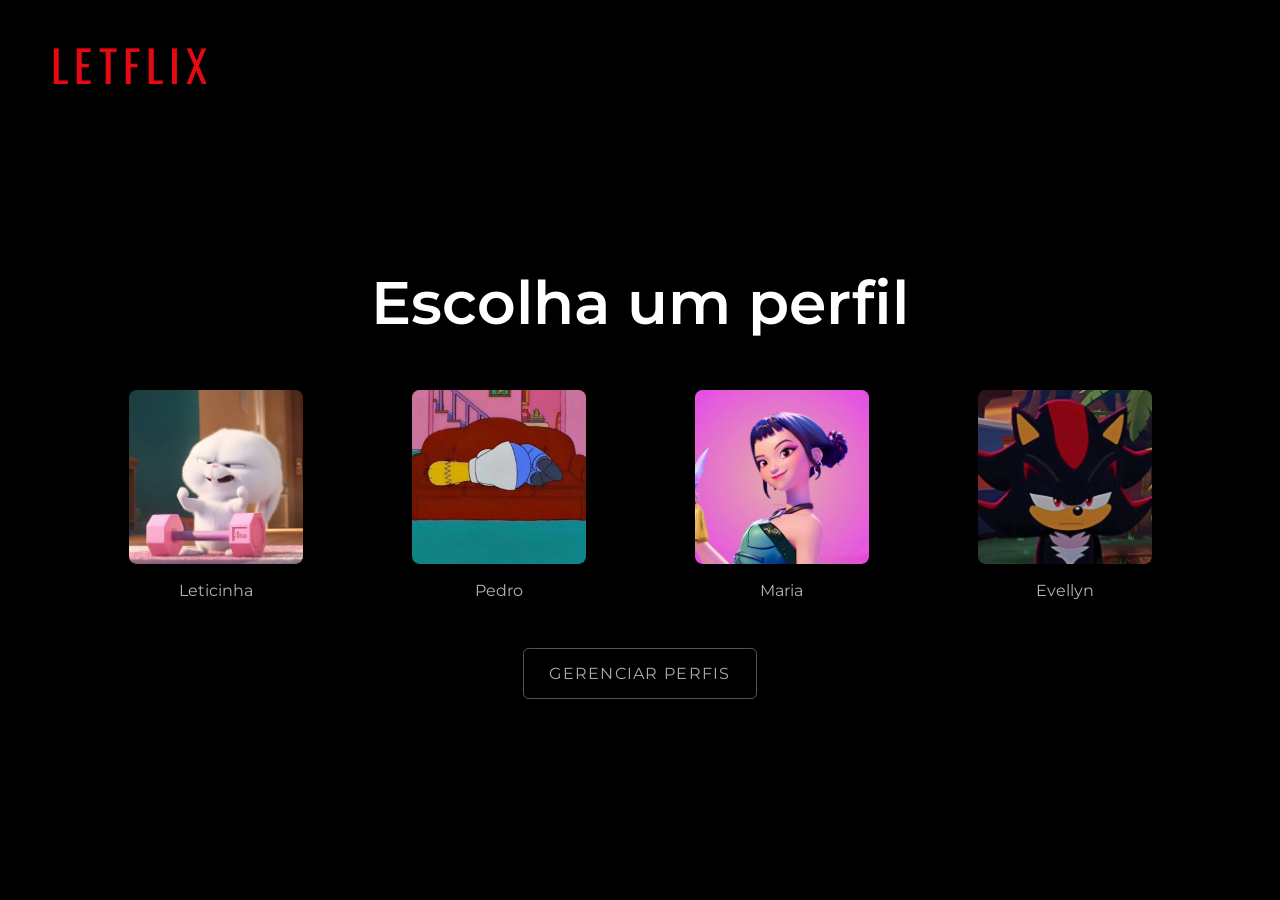
==== index.html @ c8ac6805 "Projeto LETFLIX - clone da Netflix" ====
<!DOCTYPE html>
<html lang="pt-BR">
<head>
	<meta charset="UTF-8">
	<meta name="viewport" content="width=device-width, initial-scale=1.0">
	<title>LETFLIX | Perfis</title>
	<link rel="stylesheet" href="style.css">
</head>
<body class="profiles-page">
	<header class="profiles-header">
		<a class="brand" href="index.html" aria-label="Voltar para seleção de perfis">LETFLIX</a>
	</header>

	<main class="profiles-main">
		<section class="profiles-section" aria-labelledby="profiles-title">
			<h1 id="profiles-title">Escolha um perfil</h1>

			<ul class="profiles-grid">
				<li class="profile-item">
					<a class="profile-link" href="catalogo.html" data-profile="Leticinha">
						<figure>
							<img src="assets/capa1.avif" alt="Perfil Leticinha" loading="lazy">
							<figcaption>Leticinha</figcaption>
						</figure>
					</a>
				</li>
				<li class="profile-item">
					<a class="profile-link" href="catalogo.html" data-profile="Pedro">
						<figure>
							<img src="assets/capa2.jpg" alt="Perfil Pedro" loading="lazy">
							<figcaption>Pedro</figcaption>
						</figure>
					</a>
				</li>
				<li class="profile-item">
					<a class="profile-link" href="catalogo.html" data-profile="Maria">
						<figure>
							<img src="assets/capa3.jpg" alt="Perfil Maria" loading="lazy">
							<figcaption>Maria</figcaption>
						</figure>
					</a>
				</li>
				<li class="profile-item">
					<a class="profile-link" href="catalogo.html" data-profile="Evellyn">
						<figure>
							<img src="assets/capa4.avif" alt="Perfil Evellyn" loading="lazy">
							<figcaption>Evellyn</figcaption>
						</figure>
					</a>
				</li>
			</ul>

			<button class="manage-button" type="button">Gerenciar perfis</button>
		</section>
	</main>

	<script src="script.js"></script>
</body>
</html>
---- style.css ----
@import url('https://fonts.googleapis.com/css2?family=Montserrat:wght@400;500;600;700&family=Oswald:wght@500;700&display=swap');

:root {
	/* Paleta e tokens principais */
	--color-black: #000000;
	--color-surface: #141414;
	--color-surface-soft: #1f1f1f;
	--color-text: #ffffff;
	--color-text-muted: #b3b3b3;
	--color-brand: #e50914;
	--color-border: rgba(255, 255, 255, 0.12);
	--shadow-strong: 0 20px 60px rgba(0, 0, 0, 0.45);
	--transition-default: 0.3s ease;
	--header-height: 76px;
}

* {
	box-sizing: border-box;
	margin: 0;
	padding: 0;
}

html {
	scroll-behavior: smooth;
}

body {
	min-height: 100vh;
	color: var(--color-text);
	font-family: 'Montserrat', sans-serif;
	background: var(--color-black);
}

img {
	display: block;
	max-width: 100%;
}

a {
	color: inherit;
	text-decoration: none;
}

button {
	border: none;
	font: inherit;
}

.brand {
	color: var(--color-brand);
	font-family: 'Oswald', sans-serif;
	font-size: clamp(2rem, 4vw, 2.75rem);
	letter-spacing: 0.14em;
	text-transform: uppercase;
}

/* Tela de perfis */
.profiles-page {
	display: flex;
	flex-direction: column;
	background: #000;
	transition: opacity 0.4s ease;
}

.profiles-page.is-leaving {
	opacity: 0.5;
}

.profiles-header {
	padding: 2rem clamp(1rem, 4vw, 4rem) 1rem;
}

.profiles-main {
	flex: 1;
	display: grid;
	place-items: center;
	padding: 1rem 1rem 4rem;
}

.profiles-section {
	width: min(100%, 1100px);
	display: grid;
	gap: 2rem;
	justify-items: center;
	text-align: center;
}

.profiles-section h1 {
	font-size: clamp(2rem, 5vw, 3.75rem);
	font-weight: 600;
}

.profiles-grid {
	width: 100%;
	list-style: none;
	display: grid;
	grid-template-columns: repeat(2, minmax(120px, 1fr));
	gap: 1.5rem;
	justify-items: center;
}

.profile-item {
	width: 100%;
	max-width: 180px;
	opacity: 0;
	transform: translateY(20px);
	animation: profile-appear 0.5s forwards;
}

.profile-item:nth-child(2) {
	animation-delay: 0.08s;
}

.profile-item:nth-child(3) {
	animation-delay: 0.16s;
}

.profile-item:nth-child(4) {
	animation-delay: 0.24s;
}

.profile-link {
	display: block;
	transition: transform var(--transition-default), opacity var(--transition-default), filter var(--transition-default);
}

.profile-link figure {
	display: grid;
	gap: 0.9rem;
}

.profile-link img {
	width: 100%;
	aspect-ratio: 1 / 1;
	border-radius: 0.65rem;
	object-fit: cover;
	border: 3px solid transparent;
	transition: border-color var(--transition-default), box-shadow var(--transition-default), transform var(--transition-default);
}

.profile-link figcaption {
	color: var(--color-text-muted);
	font-size: 1rem;
	transition: color var(--transition-default);
}

.profiles-grid:hover .profile-link {
	opacity: 0.4;
}

.profiles-grid .profile-link:hover,
.profiles-grid .profile-link:focus-visible {
	opacity: 1;
	transform: scale(1.1);
	outline: none;
}

.profiles-grid .profile-link:hover img,
.profiles-grid .profile-link:focus-visible img {
	border-color: var(--color-text);
	box-shadow: 0 14px 32px rgba(0, 0, 0, 0.55);
}

.profiles-grid .profile-link:hover figcaption,
.profiles-grid .profile-link:focus-visible figcaption {
	color: var(--color-text);
}

.profiles-grid .profile-link:active {
	transform: scale(0.95);
}

.manage-button {
	padding: 0.95rem 1.6rem;
	border: 1px solid #555;
	border-radius: 0.35rem;
	background: transparent;
	color: #aaa;
	cursor: pointer;
	letter-spacing: 0.08em;
	text-transform: uppercase;
	transition: background-color var(--transition-default), border-color var(--transition-default), transform var(--transition-default);
}

.manage-button:hover,
.manage-button:focus-visible {
	background: rgba(255, 255, 255, 0.05);
	border-color: var(--color-text);
	color: var(--color-text);
	outline: none;
	transform: translateY(-2px);
}

@keyframes profile-appear {
	to {
		opacity: 1;
		transform: translateY(0);
	}
}

/* Tela de catalogo */
.catalog-page {
	background: var(--color-black);
}

.header-left {
	display: flex;
	align-items: center;
	gap: 0.4rem;
	z-index: 25;
}

.site-header {
	position: fixed;
	inset: 0 0 auto 0;
	z-index: 20;
	background: linear-gradient(180deg, rgba(0, 0, 0, 0.85), rgba(0, 0, 0, 0.25));
	backdrop-filter: blur(8px);
}

.site-header__inner {
	min-height: var(--header-height);
	display: flex;
	align-items: center;
	justify-content: space-between;
	gap: 1rem;
	padding: 1rem clamp(1rem, 4vw, 3rem);
}

.menu-toggle {
	display: inline-flex;
	align-items: center;
	justify-content: center;
	padding: 0.7rem 1rem;
	border: 1px solid var(--color-border);
	border-radius: 0.4rem;
	background: rgba(255, 255, 255, 0.06);
	color: var(--color-text);
	cursor: pointer;
}

.site-nav {
	position: absolute;
	top: calc(100% - 0.25rem);
	left: 1rem;
	right: 1rem;
	display: none;
	flex-direction: column;
	gap: 1rem;
	padding: 1rem;
	border: 1px solid var(--color-border);
	border-radius: 0.75rem;
	background: rgba(0, 0, 0, 0.92);
}

.site-nav a {
	color: var(--color-text-muted);
	transition: color var(--transition-default);
}

.site-nav a:hover,
.site-nav a:focus-visible {
	color: var(--color-text);
	outline: none;
}

.catalog-page.nav-open .site-nav {
	display: flex;
}

.perfil-header {
	position: relative;
	z-index: 30;
}

.perfil-trigger {
	display: inline-flex;
	align-items: center;
	gap: 0.4rem;
	padding: 0.15rem;
	border-radius: 0.45rem;
	background: transparent;
	cursor: pointer;
	transition: background-color var(--transition-default);
}

.perfil-trigger:hover,
.perfil-trigger:focus-visible {
	background: rgba(255, 255, 255, 0.08);
	outline: none;
}

.perfil-header img {
	width: 38px;
	height: 38px;
	border-radius: 4px;
	object-fit: cover;
	border: 1px solid rgba(255, 255, 255, 0.28);
	transition: transform var(--transition-default), border-color var(--transition-default);
}

.perfil-header:hover img,
.perfil-header:focus-within img {
	transform: scale(1.1);
	border-color: var(--color-brand);
}

.perfil-seta {
	font-size: 0.75rem;
	color: var(--color-text-muted);
	transition: transform var(--transition-default), color var(--transition-default);
}

.perfil-header.open .perfil-seta {
	transform: rotate(180deg);
	color: var(--color-text);
}

.perfil-dropdown {
	position: absolute;
	top: calc(100% + 0.6rem);
	right: 0;
	min-width: 210px;
	padding: 0.4rem;
	border: 1px solid rgba(255, 255, 255, 0.12);
	border-radius: 0.6rem;
	background: #141414;
	box-shadow: 0 12px 32px rgba(0, 0, 0, 0.45);
	opacity: 0;
	visibility: hidden;
	transform: translateY(-8px);
	transition: opacity var(--transition-default), transform var(--transition-default), visibility var(--transition-default);
}

.perfil-header.open .perfil-dropdown {
	opacity: 1;
	visibility: visible;
	transform: translateY(0);
}

.perfil-atual {
	padding: 0.6rem 0.75rem;
	color: var(--color-text-muted);
	font-size: 0.85rem;
	border-bottom: 1px solid rgba(255, 255, 255, 0.08);
	margin-bottom: 0.25rem;
}

.perfil-item {
	width: 100%;
	display: block;
	padding: 0.65rem 0.75rem;
	border: none;
	border-radius: 0.45rem;
	background: transparent;
	color: var(--color-text);
	font-size: 0.92rem;
	text-align: left;
	cursor: pointer;
	transition: background-color var(--transition-default), color var(--transition-default);
}

.perfil-item:hover,
.perfil-item:focus-visible {
	background: rgba(255, 255, 255, 0.08);
	color: var(--color-brand);
	outline: none;
}

.hero {
	position: relative;
	min-height: 100vh;
	display: flex;
	align-items: flex-end;
	padding: calc(var(--header-height) + 3rem) clamp(1rem, 4vw, 4rem) 5rem;
	background: url('assets/background.jpg') center / cover no-repeat;
}

.hero__overlay {
	position: absolute;
	inset: 0;
	background:
		linear-gradient(90deg, rgba(0, 0, 0, 0.82) 0%, rgba(0, 0, 0, 0.38) 45%, rgba(0, 0, 0, 0.7) 100%),
		linear-gradient(180deg, rgba(0, 0, 0, 0.1) 55%, rgba(0, 0, 0, 0.95) 100%);
}

.hero__content {
	position: relative;
	z-index: 1;
	width: min(100%, 640px);
	display: grid;
	gap: 1.25rem;
}

.hero__eyebrow {
	color: #f6c354;
	font-size: 0.95rem;
	font-weight: 600;
	letter-spacing: 0.16em;
	text-transform: uppercase;
}

.hero h1 {
	font-size: clamp(2.5rem, 7vw, 5.5rem);
	line-height: 0.96;
}

.hero__description {
	color: #ececec;
	font-size: clamp(1rem, 2vw, 1.15rem);
	line-height: 1.7;
}

.hero__actions {
	display: flex;
	flex-wrap: wrap;
	gap: 1rem;
}

.primary-button,
.secondary-button {
	display: inline-flex;
	align-items: center;
	justify-content: center;
	min-width: 180px;
	padding: 0.95rem 1.4rem;
	border-radius: 0.45rem;
	font-weight: 600;
	transition: transform var(--transition-default), opacity var(--transition-default), background-color var(--transition-default);
}

.primary-button {
	background: var(--color-text);
	color: var(--color-black);
}

.secondary-button {
	background: rgba(109, 109, 110, 0.75);
}

.primary-button:hover,
.primary-button:focus-visible,
.secondary-button:hover,
.secondary-button:focus-visible {
	opacity: 0.9;
	outline: none;
	transform: translateY(-2px);
}

/* Fileiras horizontais do catalogo */
.catalog-section {
	padding: 0 1rem 2.5rem;
}

.catalog-section + .catalog-section {
	margin-top: 0.5rem;
}

.section-heading {
	padding: 0 clamp(0rem, 3vw, 2rem) 1rem;
}

.section-heading h2 {
	font-size: clamp(1.15rem, 2vw, 1.5rem);
}

.movie-row {
	display: grid;
	grid-auto-flow: column;
	grid-auto-columns: minmax(150px, 34vw);
	gap: 1rem;
	overflow-x: auto;
	padding: 0 clamp(0rem, 3vw, 2rem) 0.5rem;
	scroll-snap-type: x proximity;
	scrollbar-width: thin;
}

.movie-card {
	scroll-snap-align: start;
	display: grid;
	gap: 0.75rem;
	transition: transform var(--transition-default);
}

.movie-card-media {
	overflow: hidden;
	border-radius: 0.65rem;
}

.movie-card img {
	width: 100%;
	aspect-ratio: 2 / 3;
	object-fit: cover;
	box-shadow: var(--shadow-strong);
	transition: transform var(--transition-default), opacity var(--transition-default);
}

.movie-card .titulo {
	font-size: 0.95rem;
	font-weight: 600;
	line-height: 1.35;
	color: var(--color-text);
}

.movie-row:hover .movie-card img {
	opacity: 0.45;
}

.movie-row .movie-card:hover,
.movie-row .movie-card:focus-within {
	transform: translateY(-2px);
}

.movie-row .movie-card:hover img,
.movie-row .movie-card:focus-within img {
	opacity: 1;
	transform: scale(1.1);
}

/* Ajustes para tablet */
@media (min-width: 768px) {
	.profiles-grid {
		grid-template-columns: repeat(4, minmax(150px, 1fr));
		gap: 2rem;
	}

	.site-header__inner {
		display: grid;
		grid-template-columns: auto 1fr auto;
		align-items: center;
	}

	.menu-toggle {
		display: none;
	}

	.site-nav {
		position: static;
		display: flex;
		flex-direction: row;
		justify-self: start;
		gap: 1.5rem;
		padding: 0;
		border: none;
		background: transparent;
	}

	.movie-row {
		grid-auto-columns: minmax(180px, 24vw);
	}
}

/* Ajustes para desktop */
@media (min-width: 1024px) {
	.profiles-section {
		gap: 3rem;
	}

	.hero__content {
		gap: 1.5rem;
	}

	.movie-row {
		grid-auto-columns: minmax(200px, 16vw);
		gap: 1.25rem;
	}
}
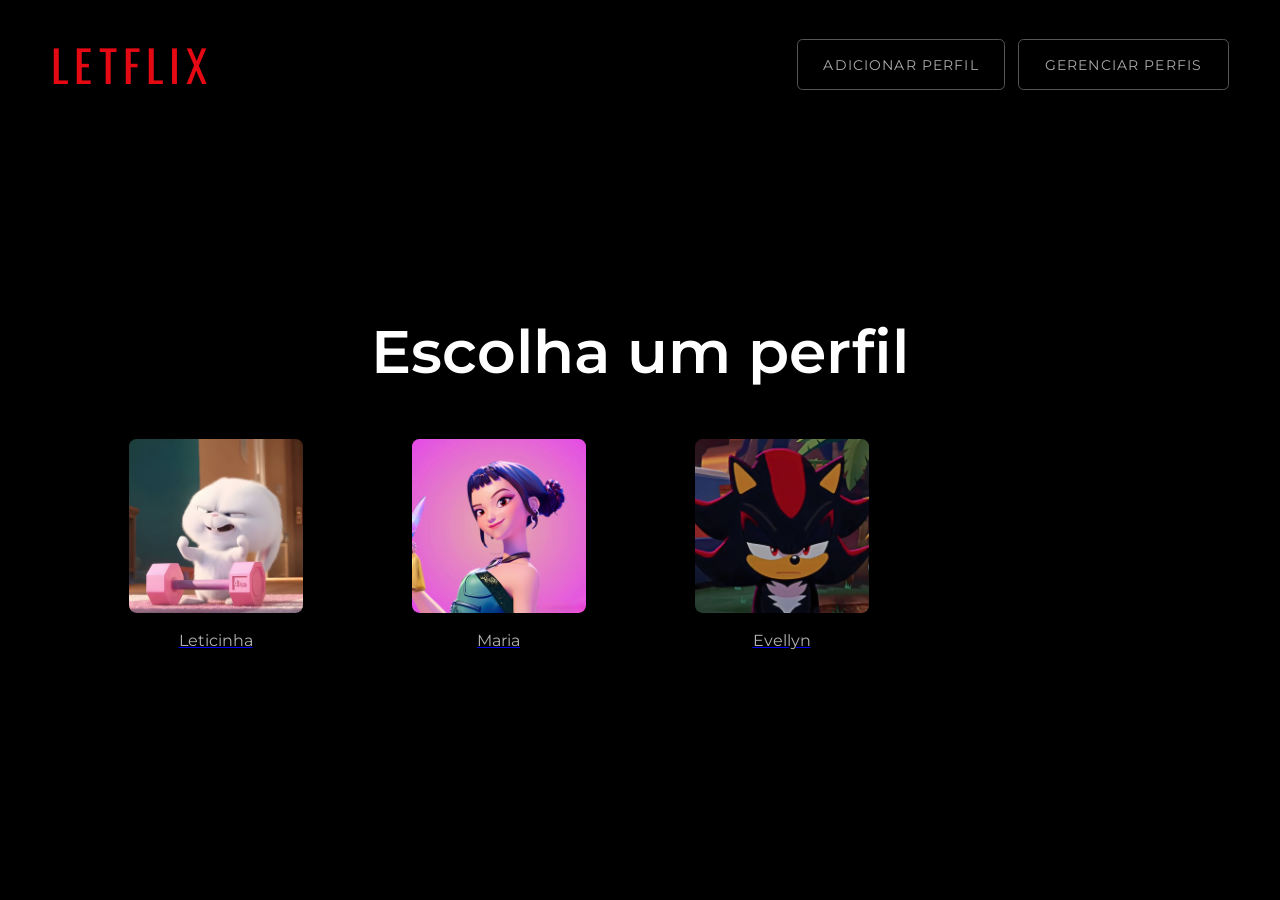
==== commit 6d206295: "feat: estrutura base da página inicial" ====
--- a/index.html
+++ b/index.html
@@ -3,57 +3,19 @@
 <head>
 	<meta charset="UTF-8">
 	<meta name="viewport" content="width=device-width, initial-scale=1.0">
-	<title>LETFLIX | Perfis</title>
+	<title>LETFLIX</title>
 	<link rel="stylesheet" href="style.css">
 </head>
-<body class="profiles-page">
-	<header class="profiles-header">
-		<a class="brand" href="index.html" aria-label="Voltar para seleção de perfis">LETFLIX</a>
-	</header>
-
-	<main class="profiles-main">
-		<section class="profiles-section" aria-labelledby="profiles-title">
-			<h1 id="profiles-title">Escolha um perfil</h1>
-
-			<ul class="profiles-grid">
-				<li class="profile-item">
-					<a class="profile-link" href="catalogo.html" data-profile="Leticinha">
-						<figure>
-							<img src="assets/capa1.avif" alt="Perfil Leticinha" loading="lazy">
-							<figcaption>Leticinha</figcaption>
-						</figure>
-					</a>
-				</li>
-				<li class="profile-item">
-					<a class="profile-link" href="catalogo.html" data-profile="Pedro">
-						<figure>
-							<img src="assets/capa2.jpg" alt="Perfil Pedro" loading="lazy">
-							<figcaption>Pedro</figcaption>
-						</figure>
-					</a>
-				</li>
-				<li class="profile-item">
-					<a class="profile-link" href="catalogo.html" data-profile="Maria">
-						<figure>
-							<img src="assets/capa3.jpg" alt="Perfil Maria" loading="lazy">
-							<figcaption>Maria</figcaption>
-						</figure>
-					</a>
-				</li>
-				<li class="profile-item">
-					<a class="profile-link" href="catalogo.html" data-profile="Evellyn">
-						<figure>
-							<img src="assets/capa4.avif" alt="Perfil Evellyn" loading="lazy">
-							<figcaption>Evellyn</figcaption>
-						</figure>
-					</a>
-				</li>
+<body>
+	<script type="module" src="js/paginas/index.js"></script>
+</body>
+</html>
 			</ul>
 
 			<button class="manage-button" type="button">Gerenciar perfis</button>
 		</section>
 	</main>
 
-	<script src="script.js"></script>
+	<script type="module" src="js/paginas/index.js"></script>
 </body>
 </html>
--- a/style.css
+++ b/style.css
@@ -29,16 +29,7 @@
 	color: var(--color-text);
 	font-family: 'Montserrat', sans-serif;
 	background: var(--color-black);
-}
-
-img {
-	display: block;
-	max-width: 100%;
-}
-
-a {
-	color: inherit;
-	text-decoration: none;
+
 }
 
 button {
@@ -52,6 +43,14 @@
 	font-size: clamp(2rem, 4vw, 2.75rem);
 	letter-spacing: 0.14em;
 	text-transform: uppercase;
+	text-decoration: none;
+}
+
+.brand:visited,
+.brand:hover,
+.brand:focus-visible {
+	color: var(--color-brand);
+	text-decoration: none;
 }
 
 /* Tela de perfis */
@@ -254,8 +253,14 @@
 }
 
 .site-nav a {
+	text-decoration: none;
 	color: var(--color-text-muted);
+	font-weight: 500;
 	transition: color var(--transition-default);
+}
+
+.site-nav a:visited {
+	color: var(--color-text-muted);
 }
 
 .site-nav a:hover,
@@ -354,10 +359,16 @@
 	border-radius: 0.45rem;
 	background: transparent;
 	color: var(--color-text);
+	text-decoration: none;
 	font-size: 0.92rem;
 	text-align: left;
 	cursor: pointer;
 	transition: background-color var(--transition-default), color var(--transition-default);
+}
+
+.perfil-item:visited {
+	color: var(--color-text);
+	text-decoration: none;
 }
 
 .perfil-item:hover,
@@ -425,26 +436,111 @@
 	min-width: 180px;
 	padding: 0.95rem 1.4rem;
 	border-radius: 0.45rem;
+	font-family: 'Montserrat', sans-serif;
 	font-weight: 600;
-	transition: transform var(--transition-default), opacity var(--transition-default), background-color var(--transition-default);
+	backdrop-filter: blur(4px);
+	transition: transform var(--transition-default), opacity var(--transition-default), background-color var(--transition-default), box-shadow var(--transition-default), border-color var(--transition-default);
 }
 
 .primary-button {
-	background: var(--color-text);
-	color: var(--color-black);
+	background: #ffffff;
+	color: #000000;
+	border: 1px solid #ffffff;
+	box-shadow: 0 8px 22px rgba(255, 255, 255, 0.22);
 }
 
 .secondary-button {
-	background: rgba(109, 109, 110, 0.75);
+	background: rgba(255, 255, 255, 0.18);
+	color: #ffffff;
+	border: 1px solid rgba(255, 255, 255, 0.45);
+	box-shadow: 0 6px 18px rgba(0, 0, 0, 0.28);
 }
 
 .primary-button:hover,
 .primary-button:focus-visible,
 .secondary-button:hover,
 .secondary-button:focus-visible {
-	opacity: 0.9;
+	opacity: 1;
 	outline: none;
-	transform: translateY(-2px);
+	transform: translateY(-2px) scale(1.03);
+}
+
+.primary-button:hover,
+.primary-button:focus-visible {
+	box-shadow: 0 12px 30px rgba(255, 255, 255, 0.3);
+}
+
+.secondary-button:hover,
+.secondary-button:focus-visible {
+	background: rgba(255, 255, 255, 0.28);
+	border-color: rgba(255, 255, 255, 0.7);
+	box-shadow: 0 10px 24px rgba(0, 0, 0, 0.34);
+}
+
+.info-panel {
+	width: min(100%, 860px);
+	border: 1px solid rgba(255, 255, 255, 0.18);
+	border-radius: 1rem;
+	background: #141414;
+	padding: 0;
+	opacity: 0;
+	transform: translateY(14px);
+	pointer-events: none;
+	max-height: 0;
+	overflow: hidden;
+	transition: opacity 0.35s ease, transform 0.35s ease, max-height 0.35s ease, padding 0.35s ease;
+}
+
+.info-panel.is-visible {
+	opacity: 1;
+	transform: translateY(0);
+	pointer-events: auto;
+	max-height: 640px;
+	padding: 1.25rem;
+}
+
+.info-grid {
+	display: grid;
+	grid-template-columns: 1.5fr 1fr;
+	gap: 1.25rem;
+	align-items: start;
+}
+
+.info-main {
+	display: grid;
+	gap: 0.8rem;
+}
+
+.info-main h2 {
+	font-size: clamp(1.5rem, 3vw, 2rem);
+	line-height: 1.1;
+}
+
+.info-meta {
+	color: #d7d7d7;
+	font-weight: 600;
+	letter-spacing: 0.02em;
+}
+
+.info-description {
+	color: #ececec;
+	line-height: 1.65;
+}
+
+.info-side {
+	display: grid;
+	gap: 0.7rem;
+	padding: 0.95rem;
+	border-radius: 0.8rem;
+	background: rgba(255, 255, 255, 0.05);
+	border: 1px solid rgba(255, 255, 255, 0.12);
+	line-height: 1.5;
+	color: #f1f1f1;
+}
+
+.info-side strong {
+	color: #ffffff;
+	font-weight: 700;
 }
 
 /* Fileiras horizontais do catalogo */
@@ -548,6 +644,10 @@
 	.movie-row {
 		grid-auto-columns: minmax(180px, 24vw);
 	}
+
+	.info-panel {
+		padding: 1.4rem;
+	}
 }
 
 /* Ajustes para desktop */
@@ -565,3 +665,15 @@
 		gap: 1.25rem;
 	}
 }
+
+@media (max-width: 767px) {
+	.info-grid {
+		grid-template-columns: 1fr;
+	}
+
+	.info-panel {
+		max-width: 100%;
+	}
+}
+
+
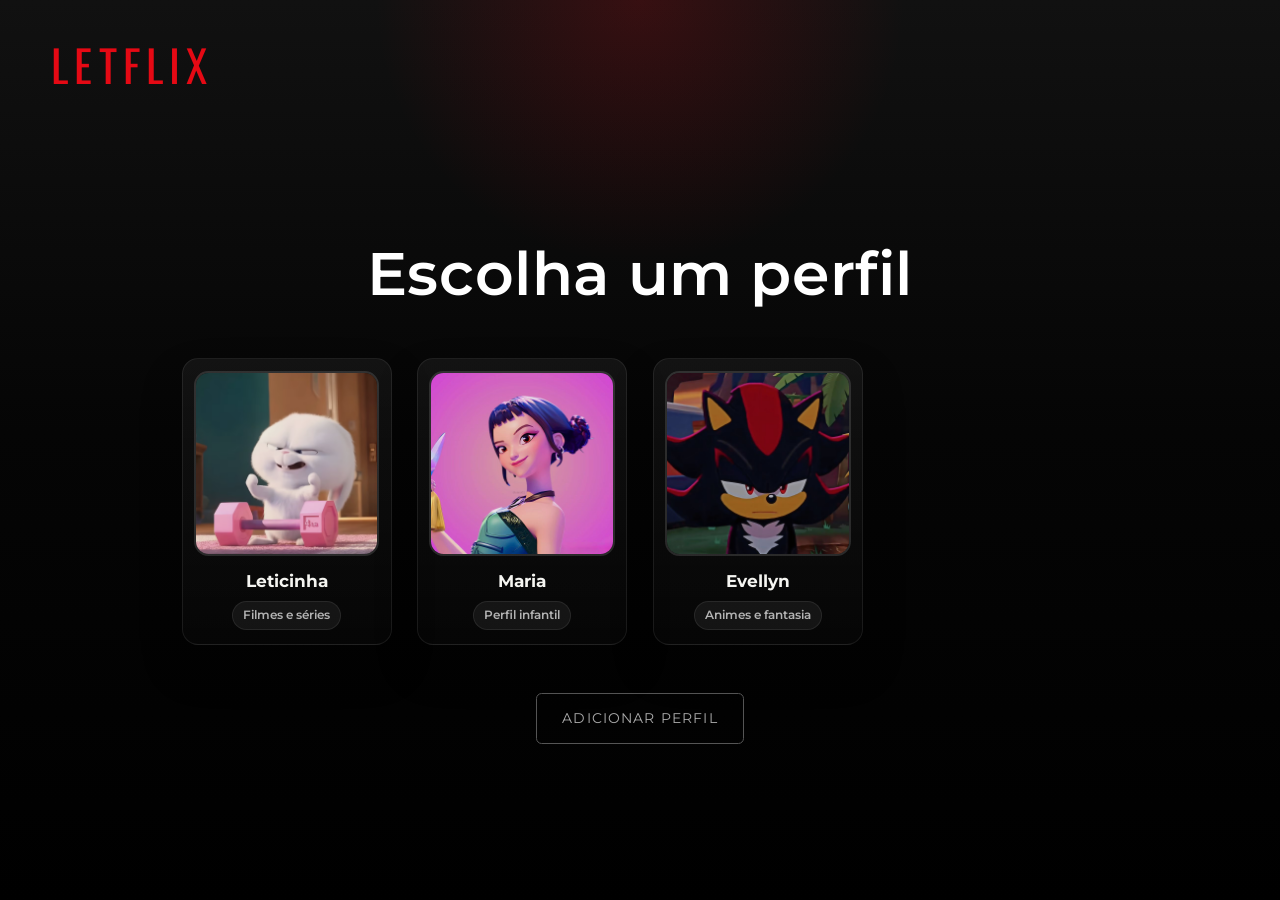
==== commit 1110126a: "feat: adiciona acessibilidade" ====
--- a/index.html
+++ b/index.html
@@ -7,15 +7,16 @@
 	<link rel="stylesheet" href="style.css">
 </head>
 <body>
+	<a class="skip-link" href="#main-content">Pular para o conteudo principal</a>
+	<main id="main-content" class="sr-only" aria-live="polite">
+		Redirecionando para a pagina principal do LETFLIX.
+	</main>
+	<noscript>
+		<main>
+			<p>Ative o JavaScript para entrar automaticamente no LETFLIX.</p>
+			<p><a href="perfis.html">Ir para perfis</a></p>
+		</main>
+	</noscript>
 	<script type="module" src="js/paginas/index.js"></script>
 </body>
 </html>
-			</ul>
-
-			<button class="manage-button" type="button">Gerenciar perfis</button>
-		</section>
-	</main>
-
-	<script type="module" src="js/paginas/index.js"></script>
-</body>
-</html>
--- a/style.css
+++ b/style.css
@@ -24,6 +24,21 @@
 	scroll-behavior: smooth;
 }
 
+:focus-visible {
+	outline: 3px solid #f6c354;
+	outline-offset: 2px;
+}
+
+a:focus-visible,
+button:focus-visible,
+input:focus-visible,
+select:focus-visible,
+textarea:focus-visible,
+[tabindex]:focus-visible,
+[role='button']:focus-visible {
+	box-shadow: 0 0 0 3px rgba(246, 195, 84, 0.35);
+}
+
 body {
 	min-height: 100vh;
 	color: var(--color-text);
@@ -32,12 +47,46 @@
 
 }
 
+.skip-link {
+	position: absolute;
+	left: 0.75rem;
+	top: 0.75rem;
+	padding: 0.6rem 0.85rem;
+	background: #ffffff;
+	color: #000000;
+	border-radius: 0.4rem;
+	font-weight: 700;
+	text-decoration: none;
+	z-index: 9999;
+	transform: translateY(-140%);
+	transition: transform 0.2s ease;
+}
+
+.skip-link:focus-visible {
+	transform: translateY(0);
+	text-decoration: none;
+}
+
+.sr-only {
+	position: absolute;
+	width: 1px;
+	height: 1px;
+	padding: 0;
+	margin: -1px;
+	overflow: hidden;
+	clip: rect(0, 0, 0, 0);
+	white-space: nowrap;
+	border: 0;
+}
+
 button {
 	border: none;
 	font: inherit;
 }
 
 .brand {
+	display: inline-flex;
+	align-items: center;
 	color: var(--color-brand);
 	font-family: 'Oswald', sans-serif;
 	font-size: clamp(2rem, 4vw, 2.75rem);
@@ -46,160 +95,20 @@
 	text-decoration: none;
 }
 
+.logo-full,
+.logo-mobile {
+	display: inline-block;
+}
+
+.logo-mobile {
+	display: none;
+}
+
 .brand:visited,
 .brand:hover,
 .brand:focus-visible {
 	color: var(--color-brand);
 	text-decoration: none;
-}
-
-/* Tela de perfis */
-.profiles-page {
-	display: flex;
-	flex-direction: column;
-	background: #000;
-	transition: opacity 0.4s ease;
-}
-
-.profiles-page.is-leaving {
-	opacity: 0.5;
-}
-
-.profiles-header {
-	padding: 2rem clamp(1rem, 4vw, 4rem) 1rem;
-}
-
-.profiles-main {
-	flex: 1;
-	display: grid;
-	place-items: center;
-	padding: 1rem 1rem 4rem;
-}
-
-.profiles-section {
-	width: min(100%, 1100px);
-	display: grid;
-	gap: 2rem;
-	justify-items: center;
-	text-align: center;
-}
-
-.profiles-section h1 {
-	font-size: clamp(2rem, 5vw, 3.75rem);
-	font-weight: 600;
-}
-
-.profiles-grid {
-	width: 100%;
-	list-style: none;
-	display: grid;
-	grid-template-columns: repeat(2, minmax(120px, 1fr));
-	gap: 1.5rem;
-	justify-items: center;
-}
-
-.profile-item {
-	width: 100%;
-	max-width: 180px;
-	opacity: 0;
-	transform: translateY(20px);
-	animation: profile-appear 0.5s forwards;
-}
-
-.profile-item:nth-child(2) {
-	animation-delay: 0.08s;
-}
-
-.profile-item:nth-child(3) {
-	animation-delay: 0.16s;
-}
-
-.profile-item:nth-child(4) {
-	animation-delay: 0.24s;
-}
-
-.profile-link {
-	display: block;
-	transition: transform var(--transition-default), opacity var(--transition-default), filter var(--transition-default);
-}
-
-.profile-link figure {
-	display: grid;
-	gap: 0.9rem;
-}
-
-.profile-link img {
-	width: 100%;
-	aspect-ratio: 1 / 1;
-	border-radius: 0.65rem;
-	object-fit: cover;
-	border: 3px solid transparent;
-	transition: border-color var(--transition-default), box-shadow var(--transition-default), transform var(--transition-default);
-}
-
-.profile-link figcaption {
-	color: var(--color-text-muted);
-	font-size: 1rem;
-	transition: color var(--transition-default);
-}
-
-.profiles-grid:hover .profile-link {
-	opacity: 0.4;
-}
-
-.profiles-grid .profile-link:hover,
-.profiles-grid .profile-link:focus-visible {
-	opacity: 1;
-	transform: scale(1.1);
-	outline: none;
-}
-
-.profiles-grid .profile-link:hover img,
-.profiles-grid .profile-link:focus-visible img {
-	border-color: var(--color-text);
-	box-shadow: 0 14px 32px rgba(0, 0, 0, 0.55);
-}
-
-.profiles-grid .profile-link:hover figcaption,
-.profiles-grid .profile-link:focus-visible figcaption {
-	color: var(--color-text);
-}
-
-.profiles-grid .profile-link:active {
-	transform: scale(0.95);
-}
-
-.manage-button {
-	padding: 0.95rem 1.6rem;
-	border: 1px solid #555;
-	border-radius: 0.35rem;
-	background: transparent;
-	color: #aaa;
-	cursor: pointer;
-	letter-spacing: 0.08em;
-	text-transform: uppercase;
-	transition: background-color var(--transition-default), border-color var(--transition-default), transform var(--transition-default);
-}
-
-.manage-button:hover,
-.manage-button:focus-visible {
-	background: rgba(255, 255, 255, 0.05);
-	border-color: var(--color-text);
-	color: var(--color-text);
-	outline: none;
-	transform: translateY(-2px);
-}
-
-@keyframes profile-appear {
-	to {
-		opacity: 1;
-		transform: translateY(0);
-	}
-}
-
-/* Tela de catalogo */
-.catalog-page {
-	background: var(--color-black);
 }
 
 .header-left {
@@ -375,251 +284,27 @@
 .perfil-item:focus-visible {
 	background: rgba(255, 255, 255, 0.08);
 	color: var(--color-brand);
-	outline: none;
-}
-
-.hero {
-	position: relative;
-	min-height: 100vh;
-	display: flex;
-	align-items: flex-end;
-	padding: calc(var(--header-height) + 3rem) clamp(1rem, 4vw, 4rem) 5rem;
-	background: url('assets/background.jpg') center / cover no-repeat;
-}
-
-.hero__overlay {
-	position: absolute;
-	inset: 0;
-	background:
-		linear-gradient(90deg, rgba(0, 0, 0, 0.82) 0%, rgba(0, 0, 0, 0.38) 45%, rgba(0, 0, 0, 0.7) 100%),
-		linear-gradient(180deg, rgba(0, 0, 0, 0.1) 55%, rgba(0, 0, 0, 0.95) 100%);
-}
-
-.hero__content {
-	position: relative;
-	z-index: 1;
-	width: min(100%, 640px);
-	display: grid;
-	gap: 1.25rem;
-}
-
-.hero__eyebrow {
-	color: #f6c354;
-	font-size: 0.95rem;
-	font-weight: 600;
-	letter-spacing: 0.16em;
-	text-transform: uppercase;
-}
-
-.hero h1 {
-	font-size: clamp(2.5rem, 7vw, 5.5rem);
-	line-height: 0.96;
-}
-
-.hero__description {
-	color: #ececec;
-	font-size: clamp(1rem, 2vw, 1.15rem);
-	line-height: 1.7;
-}
-
-.hero__actions {
-	display: flex;
-	flex-wrap: wrap;
-	gap: 1rem;
-}
-
-.primary-button,
-.secondary-button {
-	display: inline-flex;
-	align-items: center;
-	justify-content: center;
-	min-width: 180px;
-	padding: 0.95rem 1.4rem;
-	border-radius: 0.45rem;
-	font-family: 'Montserrat', sans-serif;
-	font-weight: 600;
-	backdrop-filter: blur(4px);
-	transition: transform var(--transition-default), opacity var(--transition-default), background-color var(--transition-default), box-shadow var(--transition-default), border-color var(--transition-default);
-}
-
-.primary-button {
-	background: #ffffff;
-	color: #000000;
-	border: 1px solid #ffffff;
-	box-shadow: 0 8px 22px rgba(255, 255, 255, 0.22);
-}
-
-.secondary-button {
-	background: rgba(255, 255, 255, 0.18);
-	color: #ffffff;
-	border: 1px solid rgba(255, 255, 255, 0.45);
-	box-shadow: 0 6px 18px rgba(0, 0, 0, 0.28);
-}
-
-.primary-button:hover,
-.primary-button:focus-visible,
-.secondary-button:hover,
-.secondary-button:focus-visible {
-	opacity: 1;
-	outline: none;
-	transform: translateY(-2px) scale(1.03);
-}
-
-.primary-button:hover,
-.primary-button:focus-visible {
-	box-shadow: 0 12px 30px rgba(255, 255, 255, 0.3);
-}
-
-.secondary-button:hover,
-.secondary-button:focus-visible {
-	background: rgba(255, 255, 255, 0.28);
-	border-color: rgba(255, 255, 255, 0.7);
-	box-shadow: 0 10px 24px rgba(0, 0, 0, 0.34);
-}
-
-.info-panel {
-	width: min(100%, 860px);
-	border: 1px solid rgba(255, 255, 255, 0.18);
-	border-radius: 1rem;
-	background: #141414;
-	padding: 0;
-	opacity: 0;
-	transform: translateY(14px);
-	pointer-events: none;
-	max-height: 0;
-	overflow: hidden;
-	transition: opacity 0.35s ease, transform 0.35s ease, max-height 0.35s ease, padding 0.35s ease;
-}
-
-.info-panel.is-visible {
-	opacity: 1;
-	transform: translateY(0);
-	pointer-events: auto;
-	max-height: 640px;
-	padding: 1.25rem;
-}
-
-.info-grid {
-	display: grid;
-	grid-template-columns: 1.5fr 1fr;
-	gap: 1.25rem;
-	align-items: start;
-}
-
-.info-main {
-	display: grid;
-	gap: 0.8rem;
-}
-
-.info-main h2 {
-	font-size: clamp(1.5rem, 3vw, 2rem);
-	line-height: 1.1;
-}
-
-.info-meta {
-	color: #d7d7d7;
-	font-weight: 600;
-	letter-spacing: 0.02em;
-}
-
-.info-description {
-	color: #ececec;
-	line-height: 1.65;
-}
-
-.info-side {
-	display: grid;
-	gap: 0.7rem;
-	padding: 0.95rem;
-	border-radius: 0.8rem;
-	background: rgba(255, 255, 255, 0.05);
-	border: 1px solid rgba(255, 255, 255, 0.12);
-	line-height: 1.5;
-	color: #f1f1f1;
-}
-
-.info-side strong {
-	color: #ffffff;
-	font-weight: 700;
-}
-
-/* Fileiras horizontais do catalogo */
-.catalog-section {
-	padding: 0 1rem 2.5rem;
-}
-
-.catalog-section + .catalog-section {
-	margin-top: 0.5rem;
-}
-
-.section-heading {
-	padding: 0 clamp(0rem, 3vw, 2rem) 1rem;
-}
-
-.section-heading h2 {
-	font-size: clamp(1.15rem, 2vw, 1.5rem);
-}
-
-.movie-row {
-	display: grid;
-	grid-auto-flow: column;
-	grid-auto-columns: minmax(150px, 34vw);
-	gap: 1rem;
-	overflow-x: auto;
-	padding: 0 clamp(0rem, 3vw, 2rem) 0.5rem;
-	scroll-snap-type: x proximity;
-	scrollbar-width: thin;
-}
-
-.movie-card {
-	scroll-snap-align: start;
-	display: grid;
-	gap: 0.75rem;
-	transition: transform var(--transition-default);
-}
-
-.movie-card-media {
-	overflow: hidden;
-	border-radius: 0.65rem;
-}
-
-.movie-card img {
-	width: 100%;
-	aspect-ratio: 2 / 3;
-	object-fit: cover;
-	box-shadow: var(--shadow-strong);
-	transition: transform var(--transition-default), opacity var(--transition-default);
-}
-
-.movie-card .titulo {
-	font-size: 0.95rem;
-	font-weight: 600;
-	line-height: 1.35;
-	color: var(--color-text);
-}
-
-.movie-row:hover .movie-card img {
-	opacity: 0.45;
-}
-
-.movie-row .movie-card:hover,
-.movie-row .movie-card:focus-within {
-	transform: translateY(-2px);
-}
-
-.movie-row .movie-card:hover img,
-.movie-row .movie-card:focus-within img {
-	opacity: 1;
-	transform: scale(1.1);
-}
-
-/* Ajustes para tablet */
-@media (min-width: 768px) {
-	.profiles-grid {
-		grid-template-columns: repeat(4, minmax(150px, 1fr));
-		gap: 2rem;
-	}
-
+}
+
+@media (prefers-reduced-motion: reduce) {
+	html {
+		scroll-behavior: auto;
+	}
+
+	*,
+	*::before,
+	*::after {
+		animation-duration: 0.01ms !important;
+		animation-iteration-count: 1 !important;
+		transition-duration: 0.01ms !important;
+		scroll-behavior: auto !important;
+	}
+}
+
+
+/* ── Responsividade ───────────────────────── */
+
+@media (min-width: 769px) {
 	.site-header__inner {
 		display: grid;
 		grid-template-columns: auto 1fr auto;
@@ -641,39 +326,382 @@
 		background: transparent;
 	}
 
+	.row,
 	.movie-row {
-		grid-auto-columns: minmax(180px, 24vw);
-	}
-
-	.info-panel {
-		padding: 1.4rem;
-	}
-}
-
-/* Ajustes para desktop */
+		grid-auto-columns: minmax(110px, 12vw);
+		gap: 1.15rem;
+	}
+}
+
 @media (min-width: 1024px) {
-	.profiles-section {
-		gap: 3rem;
-	}
-
-	.hero__content {
-		gap: 1.5rem;
-	}
-
+	.row,
 	.movie-row {
-		grid-auto-columns: minmax(200px, 16vw);
-		gap: 1.25rem;
-	}
-}
-
-@media (max-width: 767px) {
-	.info-grid {
-		grid-template-columns: 1fr;
-	}
-
-	.info-panel {
-		max-width: 100%;
-	}
-}
-
-
+		grid-auto-columns: minmax(120px, 10vw);
+		gap: 1.3rem;
+	}
+}
+
+@media (max-width: 768px) {
+	.catalog-page .site-header__inner {
+		padding: 0.65rem 0.9rem;
+		gap: 0.55rem;
+	}
+
+	.menu-toggle,
+	.site-nav {
+		display: none !important;
+	}
+
+	.logo-full {
+		display: none;
+	}
+
+	.logo-mobile {
+		display: inline-block;
+	}
+
+	.header-right {
+		display: flex;
+		align-items: center;
+		flex: 0 0 auto;
+		margin-left: auto;
+		gap: 0.45rem;
+	}
+
+	.header-left {
+		min-width: 0;
+	}
+
+	.header-left .brand {
+		font-size: 2rem;
+		letter-spacing: 0;
+	}
+
+	.header-search {
+		width: 40px;
+		height: 40px;
+		min-width: 40px;
+		flex: 0 0 40px;
+		border-radius: 999px;
+		background: rgba(20, 20, 20, 0.96);
+	}
+
+	.header-search:focus-within {
+		width: min(68vw, 240px);
+		flex-basis: min(68vw, 240px);
+	}
+
+	.header-search__icon {
+		left: 0.6rem;
+		font-size: 0.9rem;
+	}
+
+	#busca-tmdb {
+		opacity: 0;
+		pointer-events: none;
+		padding-right: 0.75rem;
+		padding-left: 1.85rem;
+		font-size: 0.8rem;
+	}
+
+	.header-search:focus-within #busca-tmdb {
+		opacity: 1;
+		pointer-events: auto;
+	}
+
+	#busca-tmdb::placeholder {
+		color: rgba(255, 255, 255, 0.75);
+	}
+
+	.perfil-trigger {
+		width: 40px;
+		height: 40px;
+		justify-content: center;
+	}
+
+	.perfil-seta {
+		display: none;
+	}
+
+	.row,
+	.movie-row {
+		grid-auto-columns: minmax(95px, 28vw);
+		gap: 0.9rem;
+	}
+}
+
+@media (max-width: 480px) {
+	.catalog-page .site-header__inner {
+		padding: 0.55rem 0.6rem;
+		gap: 0.45rem;
+	}
+
+	.header-right {
+		gap: 0.35rem;
+		flex: 0 0 auto;
+	}
+
+	.header-left .brand {
+		font-size: 1.85rem;
+	}
+
+	.header-search {
+		width: 38px;
+		height: 38px;
+		min-width: 38px;
+		flex-basis: 38px;
+	}
+
+	.header-search:focus-within {
+		width: min(72vw, 210px);
+		flex-basis: min(72vw, 210px);
+	}
+
+	.header-search__icon {
+		left: 0.5rem;
+		font-size: 0.88rem;
+	}
+
+	#busca-tmdb {
+		opacity: 0;
+		padding-left: 1.65rem;
+		font-size: 0.73rem;
+	}
+
+	.header-search:focus-within #busca-tmdb {
+		opacity: 1;
+		pointer-events: auto;
+	}
+
+	.row,
+	.movie-row {
+		grid-auto-columns: minmax(70px, 32vw);
+		gap: 0.6rem;
+		padding-bottom: 0.35rem;
+	}
+
+	.btn-add {
+		top: 0.25rem;
+		right: 0.25rem;
+		width: 1.55rem;
+		height: 1.55rem;
+		font-size: 0.9rem;
+	}
+
+	.perfil-trigger {
+		width: 38px;
+		height: 38px;
+	}
+
+	.perfil-trigger img {
+		width: 30px;
+		height: 30px;
+	}
+}
+
+/* =========================================
+   Componentes compartilhados
+   (catálogo e busca)
+   ========================================= */
+
+.catalog-page {
+	background: var(--color-black);
+}
+
+.catalog-page .site-header__inner {
+	display: flex;
+	align-items: center;
+	justify-content: space-between;
+	flex-wrap: nowrap;
+}
+
+.header-right {
+	display: flex;
+	align-items: center;
+	gap: 15px;
+	margin-left: auto;
+	flex: 0 0 340px;
+	justify-content: flex-end;
+}
+
+.header-search {
+	position: relative;
+	display: flex;
+	align-items: center;
+	margin: 0;
+	min-width: 44px;
+	width: 44px;
+	height: 40px;
+	background: #141414;
+	border: 1px solid rgba(255, 255, 255, 0.85);
+	border-radius: 3px;
+	overflow: hidden;
+	transition: width 0.28s ease, border-color 0.28s ease, box-shadow 0.28s ease;
+}
+
+.header-search:hover {
+	border-color: #ffffff;
+	box-shadow: 0 0 0 1px rgba(255, 255, 255, 0.15);
+}
+
+.header-search:focus-within {
+	width: 280px;
+	border-color: #ffffff;
+	box-shadow: 0 0 0 1px rgba(255, 255, 255, 0.3);
+}
+
+.header-search__icon {
+	position: absolute;
+	left: 0.75rem;
+	top: 50%;
+	transform: translateY(-50%);
+	color: #ffffff;
+	font-size: 0.95rem;
+	padding: 0;
+	background: transparent;
+	border: none;
+	cursor: pointer;
+	line-height: 1;
+}
+
+#busca-tmdb {
+	width: 100%;
+	height: 100%;
+	padding: 0 0.75rem 0 2.15rem;
+	border: none;
+	outline: none;
+	background: #141414;
+	color: #ffffff;
+	font-size: 0.9rem;
+	font-family: 'Montserrat', sans-serif;
+	opacity: 0;
+	transition: opacity 0.3s ease;
+}
+
+.header-search:focus-within #busca-tmdb {
+	opacity: 1;
+}
+
+#busca-tmdb::placeholder {
+	color: rgba(255, 255, 255, 0.7);
+}
+
+.catalog-section {
+	padding: 0 1rem 2.5rem;
+}
+
+.catalog-section + .catalog-section {
+	margin-top: 0.5rem;
+}
+
+.section-heading {
+	padding: 0 clamp(0rem, 3vw, 2rem) 1rem;
+}
+
+.section-heading h2 {
+	font-size: clamp(1.15rem, 2vw, 1.5rem);
+}
+
+/* Cards e carrossel horizontal */
+.row,
+.movie-row {
+	display: grid;
+	grid-auto-flow: column;
+	grid-auto-columns: minmax(110px, 14vw);
+	gap: 1.1rem;
+	overflow-x: auto;
+	padding: 0 clamp(0rem, 3vw, 2rem) 0.5rem;
+	scroll-snap-type: x proximity;
+	scrollbar-width: none;
+}
+
+.row::-webkit-scrollbar,
+.movie-row::-webkit-scrollbar {
+	display: none;
+}
+
+.card,
+.movie-card {
+	scroll-snap-align: start;
+	display: grid;
+	gap: 0.75rem;
+	transition: transform var(--transition-default);
+}
+
+.movie-card-media {
+	position: relative;
+	overflow: hidden;
+	border-radius: 0.35rem;
+}
+
+.card img,
+.movie-card img {
+	width: 100%;
+	aspect-ratio: 2 / 3;
+	object-fit: cover;
+	box-shadow: var(--shadow-strong);
+	transition: transform var(--transition-default), opacity var(--transition-default);
+}
+
+.movie-card .titulo {
+	font-size: 1.05rem;
+	font-weight: 600;
+	line-height: 1.35;
+	color: var(--color-text);
+	overflow-wrap: anywhere;
+}
+
+.btn-add {
+	position: absolute;
+	top: 0.45rem;
+	right: 0.45rem;
+	display: inline-flex;
+	align-items: center;
+	justify-content: center;
+	width: 1.9rem;
+	height: 1.9rem;
+	border: 0;
+	border-radius: 999px;
+	background: rgba(0, 0, 0, 0.72);
+	color: #ffffff;
+	font-size: 1.1rem;
+	font-weight: 700;
+	line-height: 1;
+	box-shadow: 0 4px 12px rgba(0, 0, 0, 0.28);
+	cursor: pointer;
+	z-index: 2;
+	transition: transform var(--transition-default), background-color var(--transition-default), opacity var(--transition-default);
+}
+
+.btn-add:hover,
+.btn-add:focus-visible {
+	background: rgba(229, 9, 20, 0.95);
+	transform: scale(1.06);
+	opacity: 1;
+	outline: none;
+}
+
+.btn-add.is-added {
+	background: rgba(229, 9, 20, 0.92);
+	color: #ffffff;
+}
+
+.btn-add.is-added:hover,
+.btn-add.is-added:focus-visible {
+	background: #ff2b36;
+}
+
+.row .card:hover,
+.row .card:focus-within,
+.movie-row .movie-card:hover,
+.movie-row .movie-card:focus-within {
+	transform: translateY(-2px);
+}
+
+.row .card:hover img,
+.row .card:focus-within img,
+.movie-row .movie-card:hover img,
+.movie-row .movie-card:focus-within img {
+	opacity: 1;
+	transform: scale(1.1);
+}
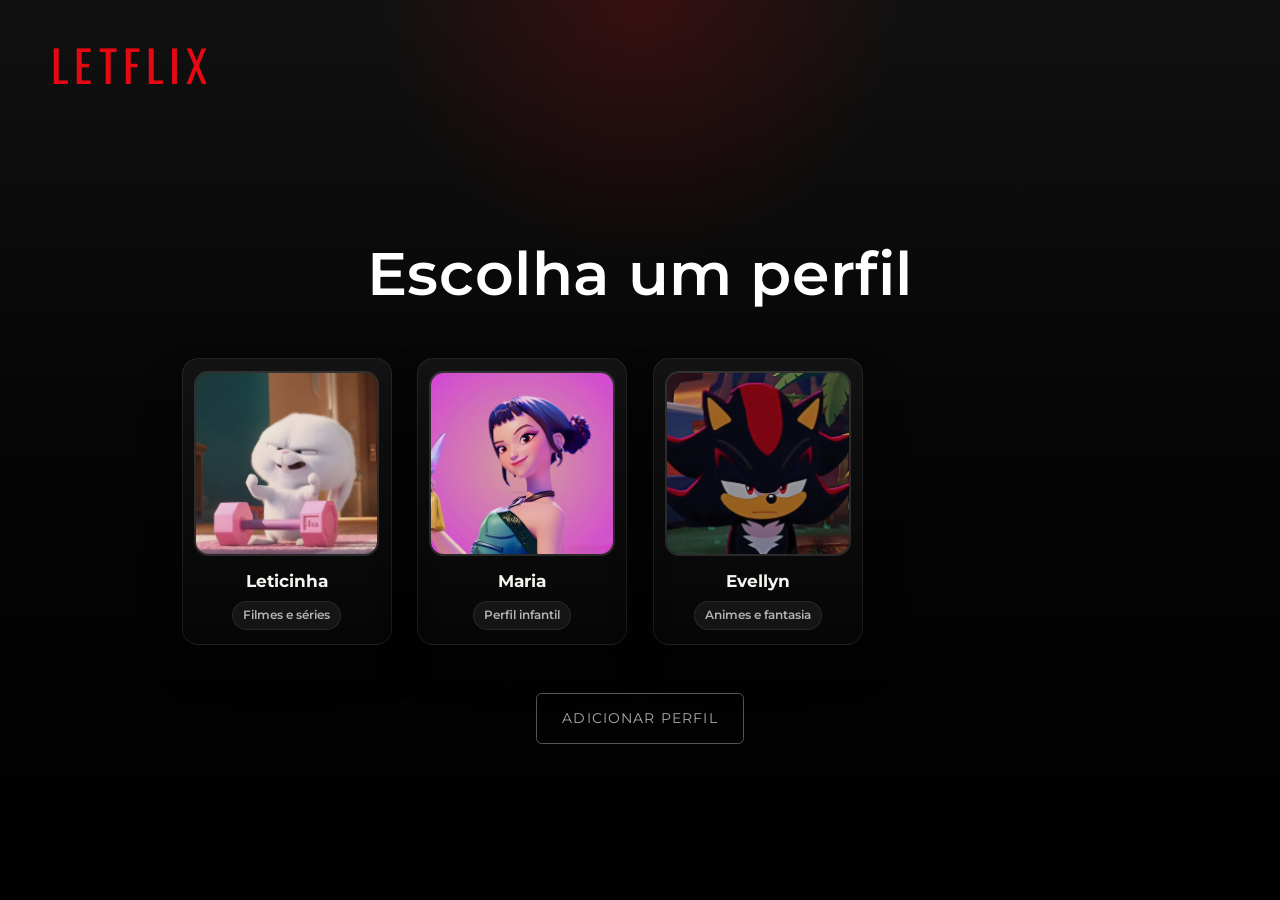
==== commit 0a1bf16a: "feat: atualiza estrutura das páginas" ====
--- a/index.html
+++ b/index.html
@@ -7,7 +7,7 @@
 	<link rel="stylesheet" href="style.css">
 </head>
 <body>
-	<a class="skip-link" href="#main-content">Pular para o conteudo principal</a>
+	<a class="skip-link" href="#main-content">Pular para o conteúdo principal</a>
 	<main id="main-content" class="sr-only" aria-live="polite">
 		Redirecionando para a pagina principal do LETFLIX.
 	</main>
--- a/style.css
+++ b/style.css
@@ -111,180 +111,7 @@
 	text-decoration: none;
 }
 
-.header-left {
-	display: flex;
-	align-items: center;
-	gap: 0.4rem;
-	z-index: 25;
-}
-
-.site-header {
-	position: fixed;
-	inset: 0 0 auto 0;
-	z-index: 20;
-	background: linear-gradient(180deg, rgba(0, 0, 0, 0.85), rgba(0, 0, 0, 0.25));
-	backdrop-filter: blur(8px);
-}
-
-.site-header__inner {
-	min-height: var(--header-height);
-	display: flex;
-	align-items: center;
-	justify-content: space-between;
-	gap: 1rem;
-	padding: 1rem clamp(1rem, 4vw, 3rem);
-}
-
-.menu-toggle {
-	display: inline-flex;
-	align-items: center;
-	justify-content: center;
-	padding: 0.7rem 1rem;
-	border: 1px solid var(--color-border);
-	border-radius: 0.4rem;
-	background: rgba(255, 255, 255, 0.06);
-	color: var(--color-text);
-	cursor: pointer;
-}
-
-.site-nav {
-	position: absolute;
-	top: calc(100% - 0.25rem);
-	left: 1rem;
-	right: 1rem;
-	display: none;
-	flex-direction: column;
-	gap: 1rem;
-	padding: 1rem;
-	border: 1px solid var(--color-border);
-	border-radius: 0.75rem;
-	background: rgba(0, 0, 0, 0.92);
-}
-
-.site-nav a {
-	text-decoration: none;
-	color: var(--color-text-muted);
-	font-weight: 500;
-	transition: color var(--transition-default);
-}
-
-.site-nav a:visited {
-	color: var(--color-text-muted);
-}
-
-.site-nav a:hover,
-.site-nav a:focus-visible {
-	color: var(--color-text);
-	outline: none;
-}
-
-.catalog-page.nav-open .site-nav {
-	display: flex;
-}
-
-.perfil-header {
-	position: relative;
-	z-index: 30;
-}
-
-.perfil-trigger {
-	display: inline-flex;
-	align-items: center;
-	gap: 0.4rem;
-	padding: 0.15rem;
-	border-radius: 0.45rem;
-	background: transparent;
-	cursor: pointer;
-	transition: background-color var(--transition-default);
-}
-
-.perfil-trigger:hover,
-.perfil-trigger:focus-visible {
-	background: rgba(255, 255, 255, 0.08);
-	outline: none;
-}
-
-.perfil-header img {
-	width: 38px;
-	height: 38px;
-	border-radius: 4px;
-	object-fit: cover;
-	border: 1px solid rgba(255, 255, 255, 0.28);
-	transition: transform var(--transition-default), border-color var(--transition-default);
-}
-
-.perfil-header:hover img,
-.perfil-header:focus-within img {
-	transform: scale(1.1);
-	border-color: var(--color-brand);
-}
-
-.perfil-seta {
-	font-size: 0.75rem;
-	color: var(--color-text-muted);
-	transition: transform var(--transition-default), color var(--transition-default);
-}
-
-.perfil-header.open .perfil-seta {
-	transform: rotate(180deg);
-	color: var(--color-text);
-}
-
-.perfil-dropdown {
-	position: absolute;
-	top: calc(100% + 0.6rem);
-	right: 0;
-	min-width: 210px;
-	padding: 0.4rem;
-	border: 1px solid rgba(255, 255, 255, 0.12);
-	border-radius: 0.6rem;
-	background: #141414;
-	box-shadow: 0 12px 32px rgba(0, 0, 0, 0.45);
-	opacity: 0;
-	visibility: hidden;
-	transform: translateY(-8px);
-	transition: opacity var(--transition-default), transform var(--transition-default), visibility var(--transition-default);
-}
-
-.perfil-header.open .perfil-dropdown {
-	opacity: 1;
-	visibility: visible;
-	transform: translateY(0);
-}
-
-.perfil-atual {
-	padding: 0.6rem 0.75rem;
-	color: var(--color-text-muted);
-	font-size: 0.85rem;
-	border-bottom: 1px solid rgba(255, 255, 255, 0.08);
-	margin-bottom: 0.25rem;
-}
-
-.perfil-item {
-	width: 100%;
-	display: block;
-	padding: 0.65rem 0.75rem;
-	border: none;
-	border-radius: 0.45rem;
-	background: transparent;
-	color: var(--color-text);
-	text-decoration: none;
-	font-size: 0.92rem;
-	text-align: left;
-	cursor: pointer;
-	transition: background-color var(--transition-default), color var(--transition-default);
-}
-
-.perfil-item:visited {
-	color: var(--color-text);
-	text-decoration: none;
-}
-
-.perfil-item:hover,
-.perfil-item:focus-visible {
-	background: rgba(255, 255, 255, 0.08);
-	color: var(--color-brand);
-}
+/* Header compartilhado extraído para css/components/header.css */
 
 @media (prefers-reduced-motion: reduce) {
 	html {
@@ -419,6 +246,11 @@
 		justify-content: center;
 	}
 
+	.notifications-trigger {
+		width: 40px;
+		height: 40px;
+	}
+
 	.perfil-seta {
 		display: none;
 	}
@@ -493,6 +325,11 @@
 		height: 38px;
 	}
 
+	.notifications-trigger {
+		width: 38px;
+		height: 38px;
+	}
+
 	.perfil-trigger img {
 		width: 30px;
 		height: 30px;
@@ -508,83 +345,7 @@
 	background: var(--color-black);
 }
 
-.catalog-page .site-header__inner {
-	display: flex;
-	align-items: center;
-	justify-content: space-between;
-	flex-wrap: nowrap;
-}
-
-.header-right {
-	display: flex;
-	align-items: center;
-	gap: 15px;
-	margin-left: auto;
-	flex: 0 0 340px;
-	justify-content: flex-end;
-}
-
-.header-search {
-	position: relative;
-	display: flex;
-	align-items: center;
-	margin: 0;
-	min-width: 44px;
-	width: 44px;
-	height: 40px;
-	background: #141414;
-	border: 1px solid rgba(255, 255, 255, 0.85);
-	border-radius: 3px;
-	overflow: hidden;
-	transition: width 0.28s ease, border-color 0.28s ease, box-shadow 0.28s ease;
-}
-
-.header-search:hover {
-	border-color: #ffffff;
-	box-shadow: 0 0 0 1px rgba(255, 255, 255, 0.15);
-}
-
-.header-search:focus-within {
-	width: 280px;
-	border-color: #ffffff;
-	box-shadow: 0 0 0 1px rgba(255, 255, 255, 0.3);
-}
-
-.header-search__icon {
-	position: absolute;
-	left: 0.75rem;
-	top: 50%;
-	transform: translateY(-50%);
-	color: #ffffff;
-	font-size: 0.95rem;
-	padding: 0;
-	background: transparent;
-	border: none;
-	cursor: pointer;
-	line-height: 1;
-}
-
-#busca-tmdb {
-	width: 100%;
-	height: 100%;
-	padding: 0 0.75rem 0 2.15rem;
-	border: none;
-	outline: none;
-	background: #141414;
-	color: #ffffff;
-	font-size: 0.9rem;
-	font-family: 'Montserrat', sans-serif;
-	opacity: 0;
-	transition: opacity 0.3s ease;
-}
-
-.header-search:focus-within #busca-tmdb {
-	opacity: 1;
-}
-
-#busca-tmdb::placeholder {
-	color: rgba(255, 255, 255, 0.7);
-}
+/* Header compartilhado extraído para css/components/header.css */
 
 .catalog-section {
 	padding: 0 1rem 2.5rem;
